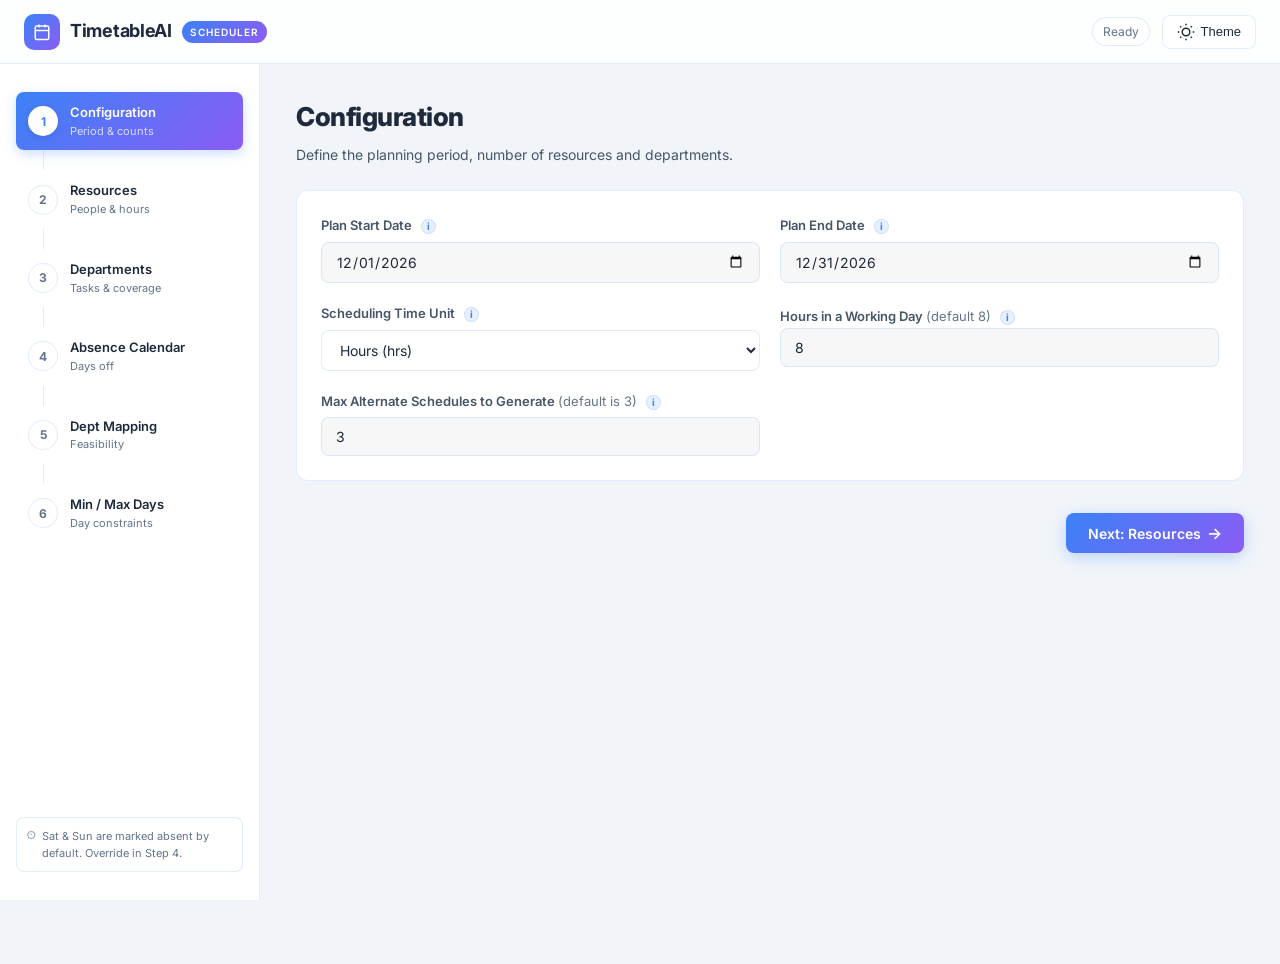
==== index.html @ 0ae23c7f "Add files via upload" ====
<!DOCTYPE html>
<html lang="en">
<head>
  <meta charset="UTF-8" />
  <meta name="viewport" content="width=device-width, initial-scale=1.0" />
  <title>Timetable Scheduler | Smart Scheduling System</title>
  <meta name="description" content="AI-powered timetable and appointment scheduler for doctors, departments, and resources. Constraint-based scheduling with violation reporting." />
  <link rel="preconnect" href="https://fonts.googleapis.com" />
  <link rel="preconnect" href="https://fonts.gstatic.com" crossorigin />
  <link href="https://fonts.googleapis.com/css2?family=Inter:wght@300;400;500;600;700;800&display=swap" rel="stylesheet" />
  <link rel="stylesheet" href="style.css" />
</head>
<body>

<!-- ═══════════════════════════════ TOP NAV ══════════════════════════════════ -->
<nav class="navbar">
  <div class="navbar-brand">
    <div class="brand-icon">
      <svg viewBox="0 0 24 24" fill="none" stroke="currentColor" stroke-width="2">
        <rect x="3" y="4" width="18" height="18" rx="2"/><line x1="16" y1="2" x2="16" y2="6"/><line x1="8" y1="2" x2="8" y2="6"/><line x1="3" y1="10" x2="21" y2="10"/>
      </svg>
    </div>
    <span class="brand-name">TimetableAI</span>
    <span class="brand-badge">Scheduler</span>
  </div>
  <div class="navbar-actions">
    <span class="nav-status" id="nav-status">Ready</span>
    <button class="btn-icon" id="btn-theme-toggle" onclick="App.toggleTheme()" title="Toggle Light/Dark Theme">
      <svg id="theme-icon" viewBox="0 0 24 24" fill="none" stroke="currentColor" stroke-width="2" width="18" height="18">
        <circle cx="12" cy="12" r="5"/><line x1="12" y1="1" x2="12" y2="3"/><line x1="12" y1="21" x2="12" y2="23"/><line x1="4.22" y1="4.22" x2="5.64" y2="5.64"/><line x1="18.36" y1="18.36" x2="19.78" y2="19.78"/><line x1="1" y1="12" x2="3" y2="12"/><line x1="21" y1="12" x2="23" y2="12"/><line x1="4.22" y1="19.78" x2="5.64" y2="18.36"/><line x1="18.36" y1="5.64" x2="19.78" y2="4.22"/>
      </svg>
      Theme
    </button>
    <button class="btn-icon" id="btn-download" style="display:none" onclick="App.downloadExcel()" title="Download Excel">
      <svg viewBox="0 0 24 24" fill="none" stroke="currentColor" stroke-width="2" width="18" height="18">
        <path d="M21 15v4a2 2 0 0 1-2 2H5a2 2 0 0 1-2-2v-4"/><polyline points="7 10 12 15 17 10"/><line x1="12" y1="15" x2="12" y2="3"/>
      </svg>
      Download Excel
    </button>
  </div>
</nav>

<!-- ═══════════════════════════ MAIN LAYOUT ══════════════════════════════════ -->
<div class="app-layout">

  <!-- SIDEBAR -->
  <aside class="sidebar" id="sidebar">
    <div class="sidebar-steps">
      <div class="step-item active" id="si-1" onclick="App.tryGoToStep(1)">
        <div class="step-num">1</div>
        <div class="step-info"><div class="step-label">Configuration</div><div class="step-sub">Period & counts</div></div>
      </div>
      <div class="step-connector"></div>
      <div class="step-item" id="si-2" onclick="App.tryGoToStep(2)">
        <div class="step-num">2</div>
        <div class="step-info"><div class="step-label">Resources</div><div class="step-sub">People & hours</div></div>
      </div>
      <div class="step-connector"></div>
      <div class="step-item" id="si-3" onclick="App.tryGoToStep(3)">
        <div class="step-num">3</div>
        <div class="step-info"><div class="step-label">Departments</div><div class="step-sub">Tasks & coverage</div></div>
      </div>
      <div class="step-connector"></div>
      <div class="step-item" id="si-4" onclick="App.tryGoToStep(4)">
        <div class="step-num">4</div>
        <div class="step-info"><div class="step-label">Absence Calendar</div><div class="step-sub">Days off</div></div>
      </div>
      <div class="step-connector"></div>
      <div class="step-item" id="si-5" onclick="App.tryGoToStep(5)">
        <div class="step-num">5</div>
        <div class="step-info"><div class="step-label">Dept Mapping</div><div class="step-sub">Feasibility</div></div>
      </div>
      <div class="step-connector"></div>
      <div class="step-item" id="si-6" onclick="App.tryGoToStep(6)">
        <div class="step-num">6</div>
        <div class="step-info"><div class="step-label">Min / Max Days</div><div class="step-sub">Day constraints</div></div>
      </div>
    </div>
    <div class="sidebar-footer">
      <div class="sidebar-tip">
        <svg viewBox="0 0 24 24" fill="none" stroke="currentColor" stroke-width="2" width="14" height="14"><circle cx="12" cy="12" r="10"/><line x1="12" y1="8" x2="12" y2="12"/><line x1="12" y1="16" x2="12.01" y2="16"/></svg>
        Sat &amp; Sun are marked absent by default. Override in Step 4.
      </div>
    </div>
  </aside>

  <!-- MAIN CONTENT -->
  <main class="main-content" id="main-content">

    <!-- ─── STEP 1: Config ─────────────────────────────────────────────── -->
    <div class="step-page active" id="page-1">
      <div class="page-header">
        <h1>Configuration</h1>
        <p>Define the planning period, number of resources and departments.</p>
      </div>
      <div class="form-card">
        <div class="form-grid-2">
          <div class="form-group">
            <label for="cfg-start">Plan Start Date <span class="info-btn" data-tip="The start date of the scheduling period. The scheduler will generate assignments starting on this day.">i</span></label>
            <input type="date" id="cfg-start" />
          </div>
          <div class="form-group">
            <label for="cfg-end">Plan End Date <span class="info-btn" data-tip="The end date of the scheduling period. The planner will generate assignments up to and including this day.">i</span></label>
            <input type="date" id="cfg-end" />
          </div>
          <div class="form-group">
            <label for="cfg-time-unit">Scheduling Time Unit <span class="info-btn" data-tip="The time metric used for planning constraints (Hours, Minutes, Days, Sessions, Slots, or Shifts) based on your custom requirements.">i</span></label>
            <select id="cfg-time-unit" onchange="App.onTimeUnitChange()" style="background: rgba(255,255,255,0.05); border: 1px solid var(--border); border-radius: var(--radius-sm); padding: 10px 14px; color: var(--text); font-size: 14px; color-scheme: dark; outline: none; width: 100%;">
              <option value="Hours" selected>Hours (hrs)</option>
              <option value="Minutes">Minutes (mins)</option>
              <option value="Days">Days (days)</option>
              <option value="Sessions">Sessions (sessions)</option>
              <option value="Slots">Slots (slots)</option>
              <option value="Shifts">Shifts (shifts)</option>
            </select>
          </div>
          <div class="form-group" id="cfg-working-day-hours-group" style="display: block;">
            <label for="cfg-working-day-hours">Hours in a Working Day <span class="tip">(default 8)</span> <span class="info-btn" data-tip="The total working hours standard for a full day. Used to automatically calculate daily capacities when Hours or Minutes is selected.">i</span></label>
            <input type="number" id="cfg-working-day-hours" min="1" max="24" value="8" />
          </div>
          <div class="form-group" id="cfg-time-conversion-group" style="display: none;">
            <label id="cfg-time-conversion-label" for="cfg-time-conversion">Hours per Session</label>
            <input type="number" id="cfg-time-conversion" min="0.1" step="0.1" value="2" />
          </div>
          <div class="form-group">
            <label for="cfg-max-alt">Max Alternate Schedules to Generate <span class="tip">(default is 3)</span> <span class="info-btn" data-tip="The maximum number of distinct alternative schedules (alternate options) generated by the AI solver.">i</span></label>
            <input type="number" id="cfg-max-alt" min="0" max="20" value="3" />
          </div>
        </div>
      </div>
      <div class="step-nav">
        <span></span>
        <button class="btn btn-primary" onclick="App.nextStep()">Next: Resources <span class="arrow">→</span></button>
      </div>
    </div>

    <!-- ─── STEP 2: Resources ──────────────────────────────────────────── -->
    <div class="step-page" id="page-2">
      <div class="page-header">
        <h1>Resources</h1>
        <p>Enter names and work-hour constraints for each person.</p>
      </div>
      <div class="form-card overflow-x">
        <table class="data-table" id="resources-table">
          <thead>
            <tr>
              <th>#</th>
              <th>Name <span class="req">*</span> <span class="info-btn" data-tip="The name of the resource (e.g., Dr. Smith, Technician, etc.) to be scheduled.">i</span></th>
              <th id="th-res-minh">Min Work Hours <span class="tip">(period)</span> <span class="info-btn" data-tip="The minimum cumulative work time this resource must be scheduled for across the entire planning period.">i</span></th>
              <th id="th-res-maxh">Max Work Hours <span class="tip">(period)</span> <span class="info-btn" data-tip="The maximum cumulative work time this resource can be scheduled for across the entire planning period.">i</span></th>
              <th id="th-res-daily">Daily Work Hours <span class="info-btn" data-tip="The standard capacity allocation scheduled for this resource on a single assigned day.">i</span></th>
              <th>Min Consecutive Days <span class="info-btn" data-tip="The consecutive scheduling block size. Enforces that any assignment must run in a continuous sequence of at least this many days.">i</span></th>
              <th>Actions</th>
            </tr>
          </thead>
          <tbody id="resources-body"></tbody>
        </table>
        <div style="padding: 12px 16px;">
          <button class="btn btn-ghost btn-sm" id="btn-add-resource" onclick="App.addResourceRow()" style="border: 1px dashed var(--border); width: 100%; border-radius: 6px; padding: 10px;">+ Add Resource</button>
        </div>
      </div>
      <div class="step-nav">
        <button class="btn btn-ghost" onclick="App.prevStep()">← Back</button>
        <button class="btn btn-primary" onclick="App.nextStep()">Next: Departments <span class="arrow">→</span></button>
      </div>
    </div>

    <!-- ─── STEP 3: Departments ────────────────────────────────────────── -->
    <div class="step-page" id="page-3">
      <div class="page-header">
        <h1>Departments</h1>
        <p>Define departments and their required coverage hours.</p>
      </div>
      <div class="form-card overflow-x">
        <table class="data-table" id="depts-table">
          <thead>
            <tr>
              <th>#</th>
              <th>Department Name <span class="req">*</span> <span class="info-btn" data-tip="The name of the department, room, or task (e.g., Cardiology, ICU, Ward) requiring scheduling.">i</span></th>
              <th id="th-dept-minh">Min Total Hours <span class="tip">(period)</span> <span class="info-btn" data-tip="The minimum total coverage time required for this department. Indicates the total number of days/hours for which the department should be functional.">i</span></th>
              <th id="th-dept-maxh">Max Total Hours <span class="tip">(period)</span> <span class="info-btn" data-tip="The maximum total coverage time allowed for this department.">i</span></th>
              <th>Actions</th>
            </tr>
          </thead>
          <tbody id="depts-body"></tbody>
        </table>
        <div style="padding: 12px 16px;">
          <button class="btn btn-ghost btn-sm" id="btn-add-dept" onclick="App.addDeptRow()" style="border: 1px dashed var(--border); width: 100%; border-radius: 6px; padding: 10px;">+ Add Department</button>
        </div>
      </div>
      <div class="step-nav">
        <button class="btn btn-ghost" onclick="App.prevStep()">← Back</button>
        <button class="btn btn-primary" onclick="App.nextStep()">Next: Absence Calendar <span class="arrow">→</span></button>
      </div>
    </div>

    <!-- ─── STEP 4: Absence Calendar ──────────────────────────────────── -->
    <div class="step-page" id="page-4">
      <div class="page-header">
        <h1>Absence Calendar <span class="info-btn" data-tip="Toggle availability for specific resource dates. Red weekend days are pre-marked absent by default. Drag horizontally to toggle a range of dates.">i</span></h1>
        <p>Click any cell to toggle <strong>Absent / Available</strong>. Weekends are pre-marked absent.</p>
        <div class="calendar-legend">
          <span class="leg-item"><span class="leg-dot weekend"></span> Weekend (pre-absent)</span>
          <span class="leg-item"><span class="leg-dot absent"></span> Absent</span>
          <span class="leg-item"><span class="leg-dot available"></span> Available</span>
        </div>
        <div class="bulk-actions" style="display: flex; gap: 8px; flex-wrap: wrap; margin-top: 12px;">
          <button class="btn btn-xs" onclick="App.bulkAbsence('weekends')">Exclude Saturdays &amp; Sundays</button>
          <button class="btn btn-xs" onclick="App.bulkAbsence('saturdays')">Exclude Saturdays</button>
          <button class="btn btn-xs" onclick="App.bulkAbsence('sundays')">Exclude Sundays</button>
          <button class="btn btn-xs btn-ghost" onclick="App.bulkAbsence('allow_saturdays')">Allow Saturdays</button>
          <button class="btn btn-xs btn-ghost" onclick="App.bulkAbsence('allow_sundays')">Allow Sundays</button>
          <button class="btn btn-xs btn-ghost" onclick="App.bulkAbsence('clear')">Clear all</button>
        </div>
      </div>
      <div class="form-card p0 overflow-x">
        <div id="absence-calendar"></div>
      </div>
      <div class="step-nav">
        <button class="btn btn-ghost" onclick="App.prevStep()">← Back</button>
        <button class="btn btn-primary" onclick="App.nextStep()">Next: Dept Mapping <span class="arrow">→</span></button>
      </div>
    </div>

    <!-- ─── STEP 5: Dept Mapping ───────────────────────────────────────── -->
    <div class="step-page" id="page-5">
      <div class="page-header">
        <h1>Department Mapping <span class="info-btn" data-tip="Toggling a switch ON permits the resource to be scheduled to that department. Toggling OFF prevents any assignments.">i</span></h1>
        <p>Toggle the switch to indicate which departments each resource <strong>can</strong> be assigned to.</p>
      </div>
      <div class="form-card overflow-x">
        <div id="mapping-matrix"></div>
      </div>
      <div class="step-nav">
        <button class="btn btn-ghost" onclick="App.prevStep()">← Back</button>
        <button class="btn btn-primary" onclick="App.nextStep()">Next: Min/Max Days <span class="arrow">→</span></button>
      </div>
    </div>

    <!-- ─── STEP 6: MinMax Days ────────────────────────────────────────── -->
    <div class="step-page" id="page-6">
      <div class="page-header">
        <h1>Min / Max Days per Resource per Department</h1>
        <p>Set minimum and maximum number of days each resource must/can work in each department. Leave at 0 / 999 for no constraint.</p>
      </div>
      <div class="form-card overflow-x">
        <table class="data-table" id="minmax-table">
          <thead>
            <tr>
              <th>Resource <span class="info-btn" data-tip="The resource scheduled.">i</span></th>
              <th>Department <span class="info-btn" data-tip="The department requiring assignments.">i</span></th>
              <th>Min Days <span class="info-btn" data-tip="The minimum number of days this specific resource must be assigned to this specific department during the planning period.">i</span></th>
              <th>Max Days <span class="info-btn" data-tip="The maximum number of days this specific resource can be assigned to this specific department during the planning period.">i</span></th>
            </tr>
          </thead>
          <tbody id="minmax-body"></tbody>
        </table>
      </div>
      <div class="step-nav">
        <button class="btn btn-ghost" onclick="App.prevStep()">← Back</button>
        <button class="btn btn-generate" id="btn-generate" onclick="App.generate()">
          <span class="btn-generate-icon">
            <svg viewBox="0 0 24 24" fill="none" stroke="currentColor" stroke-width="2.5" width="18" height="18"><polygon points="5 3 19 12 5 21 5 3"/></svg>
          </span>
          Generate Schedule
        </button>
      </div>
    </div>

    <!-- ─── LOADING ────────────────────────────────────────────────────── -->
    <div class="step-page" id="page-loading">
      <div class="loading-center">
        <div class="spinner"></div>
        <h2>Solving Schedule…</h2>
        <p id="loading-sub">Running constraint optimization. This may take a moment for large inputs.</p>
        <div class="loading-steps">
          <div class="load-step active" id="ls-1">Validating inputs</div>
          <div class="load-step" id="ls-2">Building constraint model</div>
          <div class="load-step" id="ls-3">Solving ILP</div>
          <div class="load-step" id="ls-4">Generating alternates</div>
          <div class="load-step" id="ls-5">Formatting results</div>
        </div>
      </div>
    </div>

    <!-- ─── RESULTS ────────────────────────────────────────────────────── -->
    <div class="step-page" id="page-results">
      <div class="results-header">
        <div class="results-status" id="results-status"></div>
        <div class="results-actions">
          <button class="btn btn-ghost btn-sm" onclick="App.goToStep(1)">
            <svg viewBox="0 0 24 24" fill="none" stroke="currentColor" stroke-width="2" width="14" height="14"><polyline points="15 18 9 12 15 6"/></svg>
            Edit Inputs
          </button>
          <button class="btn btn-primary btn-sm" id="btn-dl-results" onclick="App.downloadExcel()">
            <svg viewBox="0 0 24 24" fill="none" stroke="currentColor" stroke-width="2" width="14" height="14"><path d="M21 15v4a2 2 0 0 1-2 2H5a2 2 0 0 1-2-2v-4"/><polyline points="7 10 12 15 17 10"/><line x1="12" y1="15" x2="12" y2="3"/></svg>
            Download Excel
          </button>
        </div>
      </div>

      <!-- Result tabs -->
      <div class="result-tabs" id="result-tabs"></div>

      <!-- Tab content -->
      <div id="result-content"></div>
    </div>

  </main>
</div>

<!-- ══════════════════════════ TOAST NOTIFICATION ════════════════════════════ -->
<div class="toast" id="toast"></div>

<script src="app.js"></script>
</body>
</html>
---- style.css ----
/* ════════════════════════════════════════════════════════════
   TimetableAI — Premium Dark Theme
   ════════════════════════════════════════════════════════════ */

@import url('https://fonts.googleapis.com/css2?family=Inter:wght@300;400;500;600;700;800&display=swap');

/* ── CSS Variables ──────────────────────────────────────────── */
:root {
  --bg:           #f1f5f9;       /* Premium Light Slate Grey background */
  --bg-2:         #ffffff;       /* Clean white surface for cards / sidebar */
  --bg-card:      #ffffff;
  --bg-card-h:    #f8fafc;
  --border:       rgba(59, 130, 246, 0.15);
  --border-h:     rgba(59, 130, 246, 0.3);

  --blue:         #3b82f6;
  --blue-glow:    rgba(59,130,246,0.12);
  --blue-dark:    #1d4ed8;
  --purple:       #8b5cf6;
  --teal:         #14b8a6;
  --cyan:         #06b6d4;

  --success:      #10b981;
  --success-bg:   rgba(16,185,129,0.1);
  --warning:      #f59e0b;
  --warning-bg:   rgba(245,158,11,0.1);
  --danger:       #ef4444;
  --danger-bg:    rgba(239,68,68,0.1);

  --text:         #1e293b;       /* Premium Charcoal main text */
  --text-2:       #475569;       /* Slate sub-text */
  --text-3:       #64748b;       /* Muted grey */

  --sidebar-w:    260px;
  --nav-h:        64px;
  --radius:       12px;
  --radius-sm:    8px;
  --shadow:       0 4px 20px rgba(0,0,0,0.06);
  --shadow-glow:  0 0 0 1px rgba(59,130,246,0.2), 0 4px 14px rgba(59,130,246,0.08);

  /* Dept colour palette */
  --d0: #3b82f6; --d1: #f97316; --d2: #22c55e; --d3: #eab308;
  --d4: #a855f7; --d5: #06b6d4; --d6: #ef4444; --d7: #14b8a6;
  --d8: #f43f5e; --d9: #8b5cf6; --d10:#0ea5e9; --d11:#84cc16;
}

[data-theme="dark"] {
  --bg:           #080d1a;       /* Dark charcoal background */
  --bg-2:         #0f1629;       /* Charcoal card surface / sidebar */
  --bg-card:      rgba(255,255,255,0.04);
  --bg-card-h:    rgba(255,255,255,0.07);
  --border:       rgba(255,255,255,0.08);
  --border-h:     rgba(255,255,255,0.16);

  --blue-glow:    rgba(59,130,246,0.25);

  --text:         #f1f5f9;       /* Light main text */
  --text-2:       #94a3b8;       /* Slate sub-text */
  --text-3:       #64748b;       /* Muted grey */

  --shadow:       0 4px 24px rgba(0,0,0,0.4);
  --shadow-glow:  0 0 0 1px rgba(59,130,246,0.4), 0 4px 24px rgba(59,130,246,0.15);
}

/* ── Reset ──────────────────────────────────────────────────── */
*, *::before, *::after { box-sizing: border-box; margin: 0; padding: 0; }
html { scroll-behavior: smooth; }
body {
  font-family: 'Inter', system-ui, sans-serif;
  background: var(--bg);
  color: var(--text);
  min-height: 100vh;
  line-height: 1.6;
  -webkit-font-smoothing: antialiased;
}

/* ── Scrollbar ──────────────────────────────────────────────── */
::-webkit-scrollbar { width: 10px; height: 10px; }
::-webkit-scrollbar-track { background: var(--bg-2); border-radius: 5px; }
::-webkit-scrollbar-thumb { background: var(--blue); border-radius: 5px; border: 2px solid var(--bg-2); }
::-webkit-scrollbar-thumb:hover { background: var(--blue-dark); }
::-webkit-scrollbar-corner { background: var(--bg-2); }

/* ════════════════════════════════════════════════════════════
   NAVBAR
   ════════════════════════════════════════════════════════════ */
.navbar {
  position: fixed; top: 0; left: 0; right: 0; z-index: 100;
  height: var(--nav-h);
  background: rgba(255, 255, 255, 0.85);
  backdrop-filter: blur(16px);
  border-bottom: 1px solid var(--border);
  display: flex; align-items: center; justify-content: space-between;
  padding: 0 24px;
  color: var(--text);
  transition: background 0.3s, color 0.3s;
}
[data-theme="dark"] .navbar {
  background: rgba(8, 13, 26, 0.85);
}
.navbar-brand { display: flex; align-items: center; gap: 10px; }
.brand-icon {
  width: 36px; height: 36px;
  background: linear-gradient(135deg, var(--blue), var(--purple));
  border-radius: 10px;
  display: flex; align-items: center; justify-content: center;
  color: #fff;
}
.brand-icon svg { width: 18px; height: 18px; }
.brand-name { font-size: 18px; font-weight: 700; letter-spacing: -0.3px; }
.brand-badge {
  font-size: 10px; font-weight: 600; text-transform: uppercase; letter-spacing: 1px;
  background: linear-gradient(135deg, var(--blue), var(--purple));
  padding: 3px 8px; border-radius: 20px; color: #fff;
}
.navbar-actions { display: flex; align-items: center; gap: 12px; }
.nav-status {
  font-size: 12px; color: var(--text-3);
  padding: 4px 10px; border-radius: 20px;
  background: var(--bg-card); border: 1px solid var(--border);
}
.nav-status.solving { color: var(--warning); border-color: var(--warning-bg); }
.nav-status.done    { color: var(--success); border-color: var(--success-bg); }
.btn-icon {
  display: flex; align-items: center; gap: 6px;
  padding: 7px 14px; border-radius: var(--radius-sm);
  background: var(--bg-card); border: 1px solid var(--border);
  color: var(--text); font-size: 13px; font-weight: 500; cursor: pointer;
  transition: all .2s;
}
.btn-icon:hover { background: var(--bg-card-h); border-color: var(--border-h); }

/* ════════════════════════════════════════════════════════════
   LAYOUT
   ════════════════════════════════════════════════════════════ */
.app-layout {
  display: flex;
  margin-top: var(--nav-h);
  min-height: calc(100vh - var(--nav-h));
}

/* ════════════════════════════════════════════════════════════
   SIDEBAR
   ════════════════════════════════════════════════════════════ */
.sidebar {
  width: var(--sidebar-w);
  background: var(--bg-2);
  border-right: 1px solid var(--border);
  display: flex; flex-direction: column;
  padding: 28px 16px;
  position: sticky; top: var(--nav-h);
  height: calc(100vh - var(--nav-h));
  overflow-y: auto;
  flex-shrink: 0;
}
.sidebar-steps { display: flex; flex-direction: column; flex: 1; }
.step-item {
  display: flex; align-items: center; gap: 12px;
  padding: 10px 12px; border-radius: var(--radius-sm);
  cursor: pointer; transition: all .2s; position: relative;
}
.step-item:hover { background: var(--bg-card-h); }
.step-item.active {
  background: linear-gradient(135deg, var(--blue), var(--purple));
  box-shadow: 0 4px 12px rgba(59, 130, 246, 0.25);
}
.step-item.done .step-num {
  background: var(--success);
  box-shadow: 0 0 10px rgba(16,185,129,0.4);
}
.step-item.done .step-num::after { content: '✓'; font-size: 11px; }
.step-item.done .step-num span { display: none; }
.step-num {
  width: 30px; height: 30px; border-radius: 50%;
  background: var(--bg-card); border: 1px solid var(--border);
  display: flex; align-items: center; justify-content: center;
  font-size: 12px; font-weight: 700; flex-shrink: 0;
  transition: all .3s; color: var(--text-3);
}
.step-item.active .step-num {
  background: #fff;
  border-color: transparent;
  color: var(--blue);
  box-shadow: 0 2px 6px rgba(0,0,0,0.1);
}
.step-info { min-width: 0; }
.step-label { font-size: 13px; font-weight: 600; color: var(--text); transition: color 0.2s; }
.step-sub { font-size: 11px; color: var(--text-3); transition: color 0.2s; }
.step-item.active .step-label { color: #fff; }
.step-item.active .step-sub { color: rgba(255, 255, 255, 0.75); }
.step-connector {
  width: 1px; height: 20px;
  background: var(--border);
  margin-left: 27px;
}
.sidebar-footer { margin-top: auto; padding-top: 16px; }
.sidebar-tip {
  display: flex; align-items: flex-start; gap: 6px;
  font-size: 11px; color: var(--text-3); line-height: 1.5;
  background: var(--bg-card); border: 1px solid var(--border);
  padding: 10px; border-radius: var(--radius-sm);
}

/* ════════════════════════════════════════════════════════════
   MAIN CONTENT
   ════════════════════════════════════════════════════════════ */
.main-content {
  flex: 1; min-width: 0;
  padding: 32px 36px;
  overflow-y: auto;
}

/* ── Step pages ─────────────────────────────────────────────── */
.step-page { display: none; animation: fadeUp .35s ease; }
.step-page.active { display: block; }

@keyframes fadeUp {
  from { opacity: 0; transform: translateY(16px); }
  to   { opacity: 1; transform: translateY(0); }
}

/* ── Page header ────────────────────────────────────────────── */
.page-header { margin-bottom: 24px; }
.page-header h1 { font-size: 26px; font-weight: 800; letter-spacing: -0.5px; margin-bottom: 6px; }
.page-header p { color: var(--text-2); font-size: 14px; }

/* ── Form card ──────────────────────────────────────────────── */
.form-card {
  background: var(--bg-card);
  border: 1px solid var(--border);
  border-radius: var(--radius);
  padding: 24px;
  margin-bottom: 24px;
  backdrop-filter: blur(8px);
}
.form-card.p0 { padding: 0; overflow: hidden; }
.form-card.overflow-x { overflow-x: auto; }

/* ── Form elements ──────────────────────────────────────────── */
.form-grid-2 { display: grid; grid-template-columns: 1fr 1fr; gap: 20px; }
.form-group { display: flex; flex-direction: column; gap: 6px; }
.form-group.full-span { grid-column: 1 / -1; }
label { font-size: 13px; font-weight: 600; color: var(--text-2); }
.tip { font-weight: 400; color: var(--text-3); }
.req { color: var(--danger); }

input[type="text"], input[type="number"], input[type="date"], select {
  background: rgba(0,0,0,0.03);
  border: 1px solid var(--border);
  border-radius: var(--radius-sm);
  padding: 10px 14px;
  color: var(--text);
  font-size: 14px;
  font-family: inherit;
  width: 100%;
  transition: border-color .2s, box-shadow .2s;
  color-scheme: light;
}
select option {
  background-color: var(--bg-2);
  color: var(--text);
}
[data-theme="dark"] input[type="text"],
[data-theme="dark"] input[type="number"],
[data-theme="dark"] input[type="date"],
[data-theme="dark"] select {
  background: rgba(255,255,255,0.05);
  color-scheme: dark;
}
input[type="text"]:focus, input[type="number"]:focus, input[type="date"]:focus, select:focus {
  outline: none;
  border-color: var(--blue);
  box-shadow: var(--shadow-glow);
}
input[type="number"] { -moz-appearance: textfield; }
input[type="number"]::-webkit-inner-spin-button,
input[type="number"]::-webkit-outer-spin-button { -webkit-appearance: none; }

/* ── Radio pills ────────────────────────────────────────────── */
.radio-pills { display: flex; gap: 8px; flex-wrap: wrap; }
.pill {
  display: flex; align-items: center;
  padding: 8px 20px; border-radius: 20px;
  border: 1px solid var(--border);
  background: var(--bg-card);
  cursor: pointer; font-size: 13px; font-weight: 600;
  transition: all .2s; user-select: none;
}
.pill input { display: none; }
.pill:hover { border-color: var(--border-h); background: var(--bg-card-h); }
.pill.active, .pill:has(input:checked) {
  background: var(--blue-glow);
  border-color: var(--blue);
  color: var(--blue);
}

/* ── Data table ─────────────────────────────────────────────── */
.data-table { width: 100%; border-collapse: collapse; font-size: 13px; }
.data-table th {
  text-align: left;
  padding: 10px 14px;
  font-size: 11px; font-weight: 700; text-transform: uppercase; letter-spacing: 0.8px;
  color: var(--text-3);
  background: rgba(255,255,255,0.03);
  border-bottom: 1px solid var(--border);
  white-space: nowrap;
}
.data-table td {
  padding: 8px 10px;
  border-bottom: 1px solid rgba(255,255,255,0.04);
  vertical-align: middle;
}
.data-table tbody tr:hover td { background: rgba(255,255,255,0.025); }
.data-table td:first-child { color: var(--text-3); font-weight: 600; }
.data-table input { width: 100%; min-width: 80px; }
.data-table input[type="text"] { min-width: 160px; }

/* ── Step navigation ────────────────────────────────────────── */
.step-nav {
  display: flex; justify-content: space-between; align-items: center;
  padding-top: 8px;
}

/* ── Buttons ────────────────────────────────────────────────── */
.btn {
  display: inline-flex; align-items: center; gap: 6px;
  padding: 10px 22px; border-radius: var(--radius-sm);
  font-family: inherit; font-size: 14px; font-weight: 600;
  cursor: pointer; transition: all .2s; border: none;
  text-decoration: none;
}
.btn-primary {
  background: linear-gradient(135deg, var(--blue), var(--purple));
  color: #fff;
  box-shadow: 0 4px 15px rgba(59,130,246,0.3);
}
.btn-primary:hover { transform: translateY(-1px); box-shadow: 0 6px 20px rgba(59,130,246,0.4); }
.btn-ghost {
  background: var(--bg-card); border: 1px solid var(--border); color: var(--text-2);
}
.btn-ghost:hover { background: var(--bg-card-h); border-color: var(--border-h); color: var(--text); }
.btn-sm { padding: 7px 14px; font-size: 12px; }
.btn-xs { padding: 5px 12px; font-size: 11px; border-radius: 6px; }
.btn-generate {
  background: linear-gradient(135deg, #10b981, #059669);
  color: #fff; padding: 12px 28px; font-size: 15px;
  box-shadow: 0 4px 15px rgba(16,185,129,0.35);
}
.btn-generate:hover { transform: translateY(-2px); box-shadow: 0 8px 24px rgba(16,185,129,0.5); }
.btn-generate-icon { display: flex; align-items: center; }
.arrow { font-size: 16px; }

.bulk-actions { display: flex; gap: 8px; margin-top: 10px; flex-wrap: wrap; }

/* ════════════════════════════════════════════════════════════
   ABSENCE CALENDAR
   ════════════════════════════════════════════════════════════ */
.calendar-legend {
  display: flex; gap: 16px; flex-wrap: wrap; margin-top: 8px; margin-bottom: 4px;
}
.leg-item { display: flex; align-items: center; gap: 6px; font-size: 12px; color: var(--text-2); }
.leg-dot {
  width: 12px; height: 12px; border-radius: 3px;
}
.leg-dot.weekend { background: rgba(239,68,68,0.35); border: 1px solid rgba(239,68,68,0.5); }
.leg-dot.absent  { background: rgba(100,116,139,0.6); border: 1px solid rgba(100,116,139,0.8); }
.leg-dot.available { background: rgba(255,255,255,0.08); border: 1px solid rgba(255,255,255,0.15); }

.cal-table { border-collapse: collapse; font-size: 11px; }
.cal-table th {
  padding: 6px 4px; font-size: 10px; font-weight: 700; text-transform: uppercase;
  letter-spacing: 0.5px; color: var(--text-3);
  background: rgba(255,255,255,0.03);
  border-bottom: 1px solid var(--border);
  white-space: nowrap;
}
.cal-table th.month-hdr {
  color: var(--blue); font-size: 10px; text-align: center;
  border-bottom: 2px solid var(--blue);
}
.cal-table td.res-name {
  padding: 4px 12px; font-size: 12px; font-weight: 600;
  background: rgba(255,255,255,0.03);
  border-right: 1px solid var(--border);
  white-space: nowrap;
  position: sticky; left: 0; z-index: 1;
  backdrop-filter: blur(4px);
}
.cal-cell {
  width: 28px; height: 28px;
  text-align: center; cursor: pointer;
  border: 1px solid rgba(255,255,255,0.04);
  user-select: none; transition: all .15s;
  position: relative;
}
.cal-cell:hover { border-color: var(--border-h); z-index: 1; }
.cal-cell.weekend  { background: rgba(239,68,68,0.12); }
.cal-cell.absent   { background: rgba(100,116,139,0.4); }
.cal-cell.absent::after { content: '✕'; font-size: 9px; color: var(--text-2); display: block; line-height: 28px; }
.cal-cell.available { background: rgba(255,255,255,0.03); }
.cal-cell.weekend.absent  { background: rgba(239,68,68,0.35); }
.cal-cell.weekend:not(.absent) { background: rgba(239,68,68,0.08); }
.cal-date-header { writing-mode: vertical-rl; transform: rotate(180deg); font-size: 9px; line-height: 28px; height: 48px; display: block; }

/* ════════════════════════════════════════════════════════════
   MAPPING MATRIX
   ════════════════════════════════════════════════════════════ */
.mapping-table { border-collapse: collapse; font-size: 13px; }
.mapping-table th {
  padding: 8px 12px; font-size: 11px; font-weight: 700;
  text-transform: uppercase; letter-spacing: 0.5px; color: var(--text-3);
  background: rgba(255,255,255,0.03);
  border-bottom: 1px solid var(--border);
}
.mapping-table td {
  padding: 8px 12px; border-bottom: 1px solid rgba(255,255,255,0.04);
}
.mapping-table td:first-child { font-weight: 600; white-space: nowrap; }
.toggle-wrap { display: flex; justify-content: center; }
.toggle {
  width: 44px; height: 24px; border-radius: 12px;
  background: rgba(255,255,255,0.1);
  border: 1px solid var(--border);
  cursor: pointer; position: relative; transition: all .25s;
}
.toggle.on {
  background: var(--success);
  border-color: var(--success);
  box-shadow: 0 0 8px rgba(16,185,129,0.4);
}
.toggle::after {
  content: ''; width: 18px; height: 18px; border-radius: 50%; background: #fff;
  position: absolute; top: 2px; left: 2px;
  transition: transform .25s; box-shadow: 0 1px 4px rgba(0,0,0,0.4);
}
.toggle.on::after { transform: translateX(20px); }

/* ════════════════════════════════════════════════════════════
   LOADING
   ════════════════════════════════════════════════════════════ */
.loading-center {
  display: flex; flex-direction: column; align-items: center;
  justify-content: center; min-height: 400px; gap: 20px;
  text-align: center;
}
.spinner {
  width: 56px; height: 56px; border-radius: 50%;
  border: 3px solid rgba(59,130,246,0.2);
  border-top-color: var(--blue);
  animation: spin 0.9s linear infinite;
  box-shadow: 0 0 20px var(--blue-glow);
}
@keyframes spin { to { transform: rotate(360deg); } }
.loading-center h2 { font-size: 22px; font-weight: 700; }
.loading-center p { color: var(--text-2); font-size: 14px; }
.loading-steps {
  display: flex; flex-direction: column; gap: 8px;
  background: var(--bg-card); border: 1px solid var(--border);
  border-radius: var(--radius); padding: 16px 24px; text-align: left;
  width: 320px;
}
.load-step {
  font-size: 13px; color: var(--text-3); padding-left: 22px; position: relative;
  transition: color .3s;
}
.load-step::before { content: '○'; position: absolute; left: 0; font-size: 10px; }
.load-step.active { color: var(--blue); font-weight: 600; }
.load-step.active::before { content: '●'; color: var(--blue); }
.load-step.done { color: var(--success); }
.load-step.done::before { content: '✓'; color: var(--success); }

/* ════════════════════════════════════════════════════════════
   RESULTS
   ════════════════════════════════════════════════════════════ */
.results-header {
  display: flex; align-items: center; justify-content: space-between;
  margin-bottom: 20px; flex-wrap: wrap; gap: 12px;
}
.results-status {
  display: flex; align-items: center; gap: 10px;
  font-size: 15px; font-weight: 600;
}
.badge-feasible {
  background: var(--success-bg); color: var(--success);
  border: 1px solid rgba(16,185,129,0.3);
  padding: 6px 14px; border-radius: 20px; font-size: 13px; font-weight: 700;
}
.badge-warn {
  background: var(--warning-bg); color: var(--warning);
  border: 1px solid rgba(245,158,11,0.3);
  padding: 6px 14px; border-radius: 20px; font-size: 13px; font-weight: 700;
}
.results-actions { display: flex; gap: 8px; }

/* result tabs */
.result-tabs {
  display: flex; gap: 6px; flex-wrap: wrap;
  border-bottom: 1px solid var(--border);
  padding-bottom: 0; margin-bottom: 24px;
}
.result-tab {
  padding: 9px 20px; border-radius: var(--radius-sm) var(--radius-sm) 0 0;
  background: var(--bg-card); border: 1px solid var(--border); border-bottom: none;
  font-size: 13px; font-weight: 600; cursor: pointer;
  transition: all .2s; color: var(--text-2);
  margin-bottom: -1px;
}
.result-tab.active {
  background: var(--blue-glow);
  border-color: var(--blue); color: var(--blue);
  border-bottom-color: var(--bg);
}
.result-tab .tab-badge {
  display: inline-block; padding: 1px 7px; border-radius: 10px;
  font-size: 10px; font-weight: 700; margin-left: 4px;
}
.tab-badge.ok  { background: var(--success-bg); color: var(--success); }
.tab-badge.err { background: var(--danger-bg); color: var(--danger); }

/* result tab content */
.result-tab-content { display: none; }
.result-tab-content.active { display: block; }

/* stats row */
.stats-row {
  display: grid; grid-template-columns: repeat(auto-fit, minmax(160px, 1fr));
  gap: 14px; margin-bottom: 24px;
}
.stat-card {
  background: var(--bg-card); border: 1px solid var(--border);
  border-radius: var(--radius); padding: 16px;
  transition: all .2s;
}
.stat-card:hover { border-color: var(--border-h); background: var(--bg-card-h); }
.stat-label { font-size: 11px; font-weight: 700; text-transform: uppercase; letter-spacing: 0.8px; color: var(--text-3); }
.stat-value { font-size: 26px; font-weight: 800; letter-spacing: -0.5px; margin-top: 4px; }
.stat-sub { font-size: 11px; color: var(--text-3); margin-top: 2px; }

/* schedule calendar output */
.sched-wrap { 
  overflow-x: auto; 
  margin-bottom: 24px; 
  border-radius: var(--radius); 
  border: 1px solid var(--border);
  background: rgba(15, 22, 41, 0.5);
  padding: 16px;
}
.sched-table { 
  border-collapse: separate; 
  border-spacing: 4px 6px; 
  font-size: 11px; 
}
.sched-table th {
  padding: 8px 4px; 
  text-align: center; 
  font-size: 9px; 
  font-weight: 700;
  text-transform: uppercase; 
  letter-spacing: 0.8px; 
  color: var(--text-2);
  background: rgba(255,255,255,0.02);
  border: none;
  border-radius: 6px;
  white-space: nowrap;
}
.sched-table th.month-col {
  color: var(--cyan); 
  font-size: 11px; 
  text-align: center;
  font-weight: 700;
  background: rgba(6, 182, 212, 0.08);
  border-bottom: 2px solid var(--cyan);
  padding: 10px 4px;
}
.sched-table td { 
  border: none; 
  background: rgba(255, 255, 255, 0.01);
  border-radius: 6px;
}
.sched-table td.res-cell {
  padding: 8px 16px; 
  font-size: 13px; 
  font-weight: 600; 
  white-space: nowrap;
  background: var(--bg-2);
  border-left: 3px solid var(--blue);
  border-radius: var(--radius-sm);
  position: sticky; 
  left: 0; 
  z-index: 2; 
  box-shadow: 4px 0 16px rgba(0,0,0,0.3);
}
.sched-cell {
  width: 36px; 
  height: 34px; 
  text-align: center;
  vertical-align: middle; 
  cursor: default;
  padding: 0 !important;
}
.sched-bar {
  display: flex;
  align-items: center;
  justify-content: center;
  width: 30px;
  height: 28px;
  margin: 0 auto;
  border-radius: 6px;
  font-size: 9px;
  font-weight: 700;
  letter-spacing: 0.3px;
  transition: transform 0.2s cubic-bezier(0.4, 0, 0.2, 1), filter 0.2s;
  user-select: none;
}
.sched-bar:hover {
  transform: scale(1.15);
  filter: brightness(1.2);
  z-index: 5;
}
.sched-bar.absent {
  background: rgba(148, 163, 184, 0.12);
  color: var(--text-3);
  border: 1px dashed rgba(255,255,255,0.08);
}
.sched-bar.unassigned {
  background: transparent;
  color: var(--text-3);
  font-size: 14px;
  font-weight: 400;
}
.sched-cell.weekend-day {
  background: rgba(239, 68, 68, 0.03);
}

/* section titles */
.section-title {
  font-size: 14px; font-weight: 700; color: var(--text-2);
  text-transform: uppercase; letter-spacing: 0.8px;
  margin-bottom: 12px;
  display: flex; align-items: center; gap: 8px;
}
.section-title::after { content: ''; flex: 1; height: 1px; background: var(--border); }

/* summary tables */
.summary-table { width: 100%; border-collapse: collapse; font-size: 12px; margin-bottom: 24px; }
.summary-table th {
  text-align: left; padding: 8px 12px;
  font-size: 10px; font-weight: 700; text-transform: uppercase; letter-spacing: 0.6px;
  color: var(--text-3); background: rgba(255,255,255,0.03);
  border-bottom: 1px solid var(--border); white-space: nowrap;
}
.summary-table td { padding: 8px 12px; border-bottom: 1px solid rgba(255,255,255,0.03); }
.summary-table tbody tr:hover td { background: rgba(255,255,255,0.025); }
.badge-ok  { background: var(--success-bg); color: var(--success); padding: 2px 8px; border-radius: 10px; font-size: 10px; font-weight: 700; }
.badge-err { background: var(--danger-bg);  color: var(--danger);  padding: 2px 8px; border-radius: 10px; font-size: 10px; font-weight: 700; }
.badge-warn-sm { background: var(--warning-bg); color: var(--warning); padding: 2px 8px; border-radius: 10px; font-size: 10px; font-weight: 700; }
.progress-bar-wrap { background: rgba(255,255,255,0.08); border-radius: 4px; height: 6px; min-width: 80px; overflow: hidden; }
.progress-bar { height: 6px; border-radius: 4px; background: var(--blue); transition: width .4s; }
.progress-bar.ok  { background: var(--success); }
.progress-bar.err { background: var(--danger); }

/* violations table */
.violations-section { margin-bottom: 24px; }
.viol-table { width: 100%; border-collapse: collapse; font-size: 12px; }
.viol-table th {
  padding: 8px 12px; font-size: 10px; font-weight: 700;
  text-transform: uppercase; letter-spacing: 0.6px; color: var(--text-3);
  background: rgba(255,255,255,0.03); border-bottom: 1px solid var(--border);
  text-align: left;
}
.viol-table td { padding: 8px 12px; border-bottom: 1px solid rgba(255,255,255,0.03); }
.sev-high { color: var(--danger); font-weight: 700; }
.sev-med  { color: var(--warning); font-weight: 700; }
.sev-low  { color: var(--success); font-weight: 700; }

/* dept colour chips */
.dept-chip {
  display: inline-block; padding: 2px 8px; border-radius: 6px;
  font-size: 10px; font-weight: 700; white-space: nowrap;
}

/* ════════════════════════════════════════════════════════════
   TOAST
   ════════════════════════════════════════════════════════════ */
.toast {
  position: fixed; bottom: 24px; right: 24px; z-index: 9999;
  background: #1e293b; border: 1px solid var(--border);
  padding: 12px 20px; border-radius: var(--radius-sm);
  font-size: 14px; font-weight: 500;
  box-shadow: var(--shadow);
  opacity: 0; transform: translateY(10px);
  transition: all .3s; pointer-events: none;
}
.toast.show { opacity: 1; transform: translateY(0); }
.toast.success { border-color: var(--success); color: var(--success); }
.toast.error   { border-color: var(--danger);  color: var(--danger);  }

/* ════════════════════════════════════════════════════════════
   RESPONSIVE
   ════════════════════════════════════════════════════════════ */
@media (max-width: 768px) {
  :root { --sidebar-w: 0px; }
  .sidebar { display: none; }
  .main-content { padding: 20px 16px; }
  .form-grid-2 { grid-template-columns: 1fr; }
  .stats-row { grid-template-columns: 1fr 1fr; }
}

/* ── Tooltips ───────────────────────────────────────────────── */
.info-btn {
  display: inline-flex;
  align-items: center;
  justify-content: center;
  width: 15px;
  height: 15px;
  border-radius: 50%;
  background: var(--blue-glow);
  color: var(--blue);
  font-size: 10px;
  font-weight: 700;
  cursor: pointer;
  margin-left: 6px;
  position: relative;
  vertical-align: middle;
  border: 1px solid var(--border);
  transition: all 0.2s ease-in-out;
  text-transform: none;
  font-style: normal;
  letter-spacing: normal;
  line-height: 1;
}
.info-btn:hover {
  background: var(--blue);
  color: #fff;
  border-color: var(--blue);
}
.info-btn::after {
  content: attr(data-tip);
  position: absolute;
  bottom: 135%;
  left: 50%;
  transform: translateX(-50%) scale(0.9);
  background: #111827;
  border: 1px solid rgba(59, 130, 246, 0.3);
  color: #f3f4f6;
  padding: 8px 12px;
  border-radius: 8px;
  font-size: 11px;
  line-height: 1.4;
  width: 240px;
  text-align: left;
  font-weight: 500;
  box-shadow: 0 10px 15px -3px rgba(0, 0, 0, 0.5), 0 4px 6px -2px rgba(0, 0, 0, 0.5);
  opacity: 0;
  pointer-events: none;
  transition: all 0.25s cubic-bezier(0.4, 0, 0.2, 1);
  z-index: 9999;
  white-space: normal;
}
.info-btn:hover::after {
  opacity: 1;
  transform: translateX(-50%) scale(1);
}
/* Adjust tooltip positioning for rightmost table columns to prevent clip off */
#resources-table th:last-child .info-btn::after,
#depts-table th:last-child .info-btn::after,
#minmax-table th:last-child .info-btn::after {
  left: auto;
  right: 10%;
  transform: scale(0.9);
}
#resources-table th:last-child .info-btn:hover::after,
#depts-table th:last-child .info-btn:hover::after,
#minmax-table th:last-child .info-btn:hover::after {
  transform: scale(1);
}
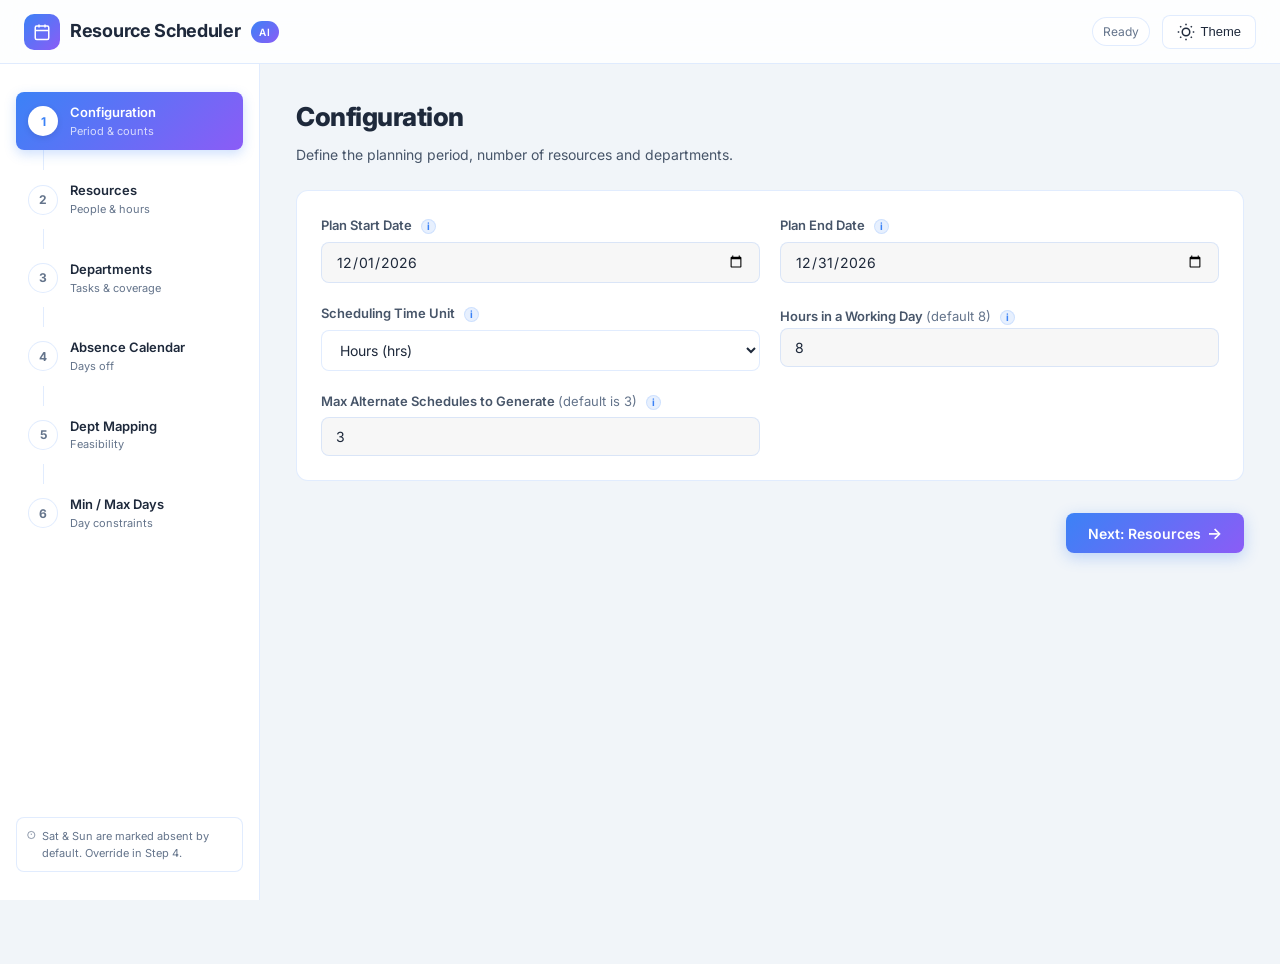
==== commit 9203cb57: "Add files via upload" ====
--- a/index.html
+++ b/index.html
@@ -3,7 +3,7 @@
 <head>
   <meta charset="UTF-8" />
   <meta name="viewport" content="width=device-width, initial-scale=1.0" />
-  <title>Timetable Scheduler | Smart Scheduling System</title>
+  <title>Resource Scheduler</title>
   <meta name="description" content="AI-powered timetable and appointment scheduler for doctors, departments, and resources. Constraint-based scheduling with violation reporting." />
   <link rel="preconnect" href="https://fonts.googleapis.com" />
   <link rel="preconnect" href="https://fonts.gstatic.com" crossorigin />
@@ -20,8 +20,8 @@
         <rect x="3" y="4" width="18" height="18" rx="2"/><line x1="16" y1="2" x2="16" y2="6"/><line x1="8" y1="2" x2="8" y2="6"/><line x1="3" y1="10" x2="21" y2="10"/>
       </svg>
     </div>
-    <span class="brand-name">TimetableAI</span>
-    <span class="brand-badge">Scheduler</span>
+    <span class="brand-name">Resource Scheduler</span>
+    <span class="brand-badge">AI</span>
   </div>
   <div class="navbar-actions">
     <span class="nav-status" id="nav-status">Ready</span>
--- a/style.css
+++ b/style.css
@@ -734,14 +734,13 @@
   color: #fff;
   border-color: var(--blue);
 }
-.info-btn::after {
-  content: attr(data-tip);
-  position: absolute;
-  bottom: 135%;
-  left: 50%;
-  transform: translateX(-50%) scale(0.9);
+
+/* ── Global JS Tooltip ───────────────────────────────────────── */
+.global-tooltip {
+  position: fixed;
+  z-index: 999999;
   background: #111827;
-  border: 1px solid rgba(59, 130, 246, 0.3);
+  border: 1px solid rgba(59, 130, 246, 0.4);
   color: #f3f4f6;
   padding: 8px 12px;
   border-radius: 8px;
@@ -753,24 +752,10 @@
   box-shadow: 0 10px 15px -3px rgba(0, 0, 0, 0.5), 0 4px 6px -2px rgba(0, 0, 0, 0.5);
   opacity: 0;
   pointer-events: none;
-  transition: all 0.25s cubic-bezier(0.4, 0, 0.2, 1);
-  z-index: 9999;
+  transition: opacity 0.15s ease-in-out;
+  font-family: 'Inter', sans-serif;
   white-space: normal;
 }
-.info-btn:hover::after {
+.global-tooltip.show {
   opacity: 1;
-  transform: translateX(-50%) scale(1);
-}
-/* Adjust tooltip positioning for rightmost table columns to prevent clip off */
-#resources-table th:last-child .info-btn::after,
-#depts-table th:last-child .info-btn::after,
-#minmax-table th:last-child .info-btn::after {
-  left: auto;
-  right: 10%;
-  transform: scale(0.9);
-}
-#resources-table th:last-child .info-btn:hover::after,
-#depts-table th:last-child .info-btn:hover::after,
-#minmax-table th:last-child .info-btn:hover::after {
-  transform: scale(1);
-}
+}
